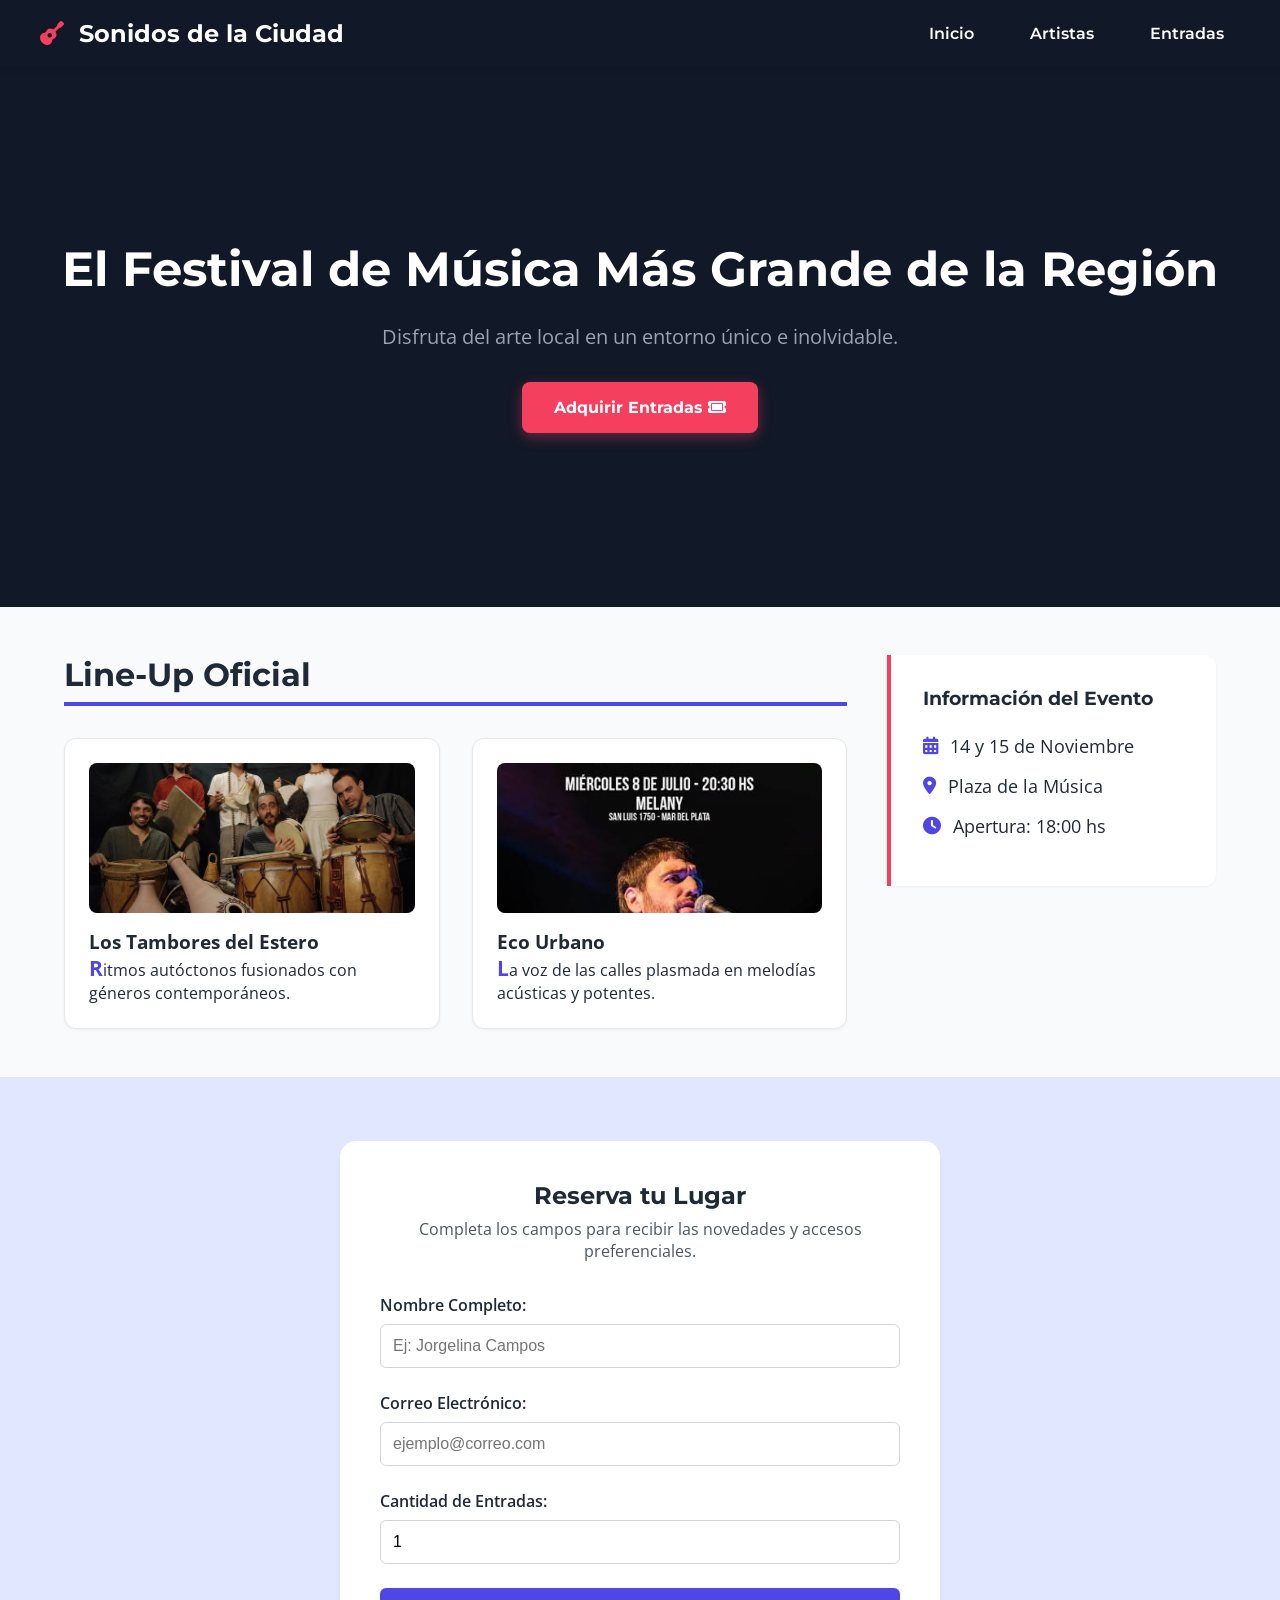
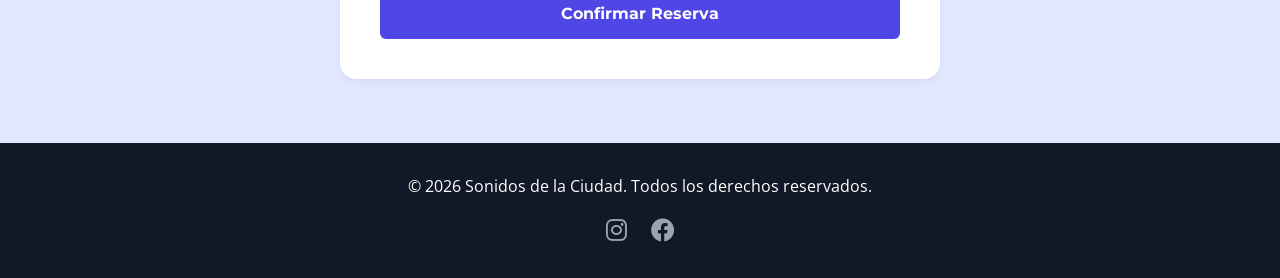
==== TAP2/TAP2/index.html @ 3a916ef5 "Add files via upload" ====
<!DOCTYPE html>
<html lang="es">
<head>
    <meta charset="UTF-8">
    <meta name="viewport" content="width=device-width, initial-scale=1.0">
    <title>Sonidos de la Ciudad - Festival de Música Local</title>
    
    <link rel="preconnect" href="https://fonts.googleapis.com">
    <link rel="preconnect" href="https://fonts.gstatic.com" crossorigin>
    <link href="https://fonts.googleapis.com/css2?family=Montserrat:wght@400;700&family=Open+Sans:wght@400;600&display=swap" rel="stylesheet">
    
    <link rel="stylesheet" href="https://cdnjs.cloudflare.com/ajax/libs/font-awesome/6.0.0/css/all.min.css">
    
    <link rel="stylesheet" href="estilo.css">
</head>
<body>

    <header class="encabezado-navegacion">
        <div class="contenedor-menu">
            <div class="logotipo-festival">
                <i class="fa-solid fa-guitar"></i> Sonidos de la Ciudad
            </div>
            <nav class="enlaces-menu">
                <a href="#inicio" class="enlace-navegacion">Inicio</a>
                <a href="#artistas" class="enlace-navegacion">Artistas</a>
                <a href="#entradas" class="enlace-navegacion">Entradas</a>
            </nav>
        </div>
    </header>

    <section id="inicio" class="seccion-bienvenida">
        <div class="bloque-presentacion">
            <h1 class="titulo-principal">El Festival de Música Más Grande de la Región</h1>
            <p class="subtitulo-festival">Disfruta del arte local en un entorno único e inolvidable.</p>
            <a href="#entradas" class="boton-accion">Adquirir Entradas <i class="fa-solid fa-ticket"></i></a>
        </div>
    </section>

    <div class="contenedor-principal">
        
        <main id="artistas" class="contenido-artistas">
            <h2 class="titulo-seccion">Line-Up Oficial</h2>
            <div class="cuadrícula-artistas">
                
                <div class="tarjeta-artista">
                    <div class="contenedor-imagen-artista">
                        <img src="img/tambores.jpg" alt="Los Tambores del Estero en vivo" class="imagen-artista">
                    </div>
                    <h3>Los Tambores del Estero</h3>
                    <p>Ritmos autóctonos fusionados con géneros contemporáneos.</p>
                </div>
                
                <div class="tarjeta-artista">
                    <div class="contenedor-imagen-artista">
                        <img src="img/images.jfif" alt="Eco Urbano en concierto" class="imagen-artista">
                    </div>
                    <h3>Eco Urbano</h3>
                    <p>La voz de las calles plasmada en melodías acústicas y potentes.</p>
                </div>

            </div>
        </main>

        <aside class="barra-lateral">
            <h3 class="titulo-lateral">Información del Evento</h3>
            <ul class="lista-detalles">
                <li><i class="fa-solid fa-calendar-days"></i> 14 y 15 de Noviembre</li>
                <li><i class="fa-solid fa-location-dot"></i> Plaza de la Música</li>
                <li><i class="fa-solid fa-clock"></i> Apertura: 18:00 hs</li>
            </ul>
        </aside>

    </div>

    <section id="entradas" class="seccion-formulario">
        <div class="contenedor-formulario">
            <h2 class="titulo-formulario">Reserva tu Lugar</h2>
            <p class="descripcion-formulario">Completa los campos para recibir las novedades y accesos preferenciales.</p>
            
            <form action="#" method="POST" class="formulario-registro">
                <div class="campo-grupo">
                    <label for="nombre-completo">Nombre Completo:</label>
                    <input type="text" id="nombre-completo" name="nombre" placeholder="Ej: Jorgelina Campos" required>
                </div>
                
                <div class="campo-grupo">
                    <label for="correo-electronico">Correo Electrónico:</label>
                    <input type="email" id="correo-electronico" name="correo" placeholder="ejemplo@correo.com" required>
                </div>
                
                <div class="campo-grupo">
                    <label for="cantidad-tickets">Cantidad de Entradas:</label>
                    <input type="number" id="cantidad-tickets" name="cantidad" min="1" max="4" value="1" required>
                </div>
                
                <button type="submit" class="boton-enviar">Confirmar Reserva</button>
            </form>
        </div>
    </section>

    <footer class="pie-pagina">
        <p>&copy; 2026 Sonidos de la Ciudad. Todos los derechos reservados.</p>
        <div class="redes-sociales">
            <a href="#" class="enlace-red"><i class="fa-brands fa-instagram"></i></a>
            <a href="#" class="enlace-red"><i class="fa-brands fa-facebook"></i></a>
        </div>
    </footer>

</body>
</html>
---- TAP2/TAP2/estilo.css ----
* {
    margin: 0;
    padding: 0;
    box-sizing: border-box;
}

:root {
    --fuente-titulos: 'Montserrat', sans-serif;
    --fuente-cuerpo: 'Open Sans', sans-serif;
    
    /* Paleta Armoniosa Elegida (Referencia: Color Hunt) */
    --color-primario: #111827;     /* Azul oscuro profundo */
    --color-secundario: #4f46e5;   /* Índigo / Violeta vibrante */
    --color-acento: #f43f5e;       /* Rosado fucsia festivalero */
    --color-fondo-claro: #f9fafb;  /* Gris blanquecino suave */
    --color-texto-oscuro: #1f2937; /* Gris oscuro para lectura */
    --color-texto-claro: #ffffff;  /* Blanco puro */
}

html {
    font-size: 16px; /* Definición base para rem */
    font-family: var(--fuente-cuerpo);
    scroll-behavior: smooth;
    background-color: var(--color-fondo-claro);
    color: var(--color-texto-oscuro);
}

/* menu animado*/
.encabezado-navegacion {
    position: -webkit-sticky;
    position: sticky;
    top: 0;
    width: 100%;
    background-color: var(--color-primario);
    padding: 1rem 2rem;
    z-index: 1000;
    box-shadow: 0 4px 6px -1px rgba(0, 0, 0, 0.1);
}

.contenedor-menu {
    max-width: 1200px;
    margin: 0 auto;
    display: flex;
    justify-content: space-between;
    align-items: center;
}

.logotipo-festival {
    font-family: var(--fuente-titulos);
    font-size: 1.5rem;
    font-weight: 700;
    color: var(--color-texto-claro);
}

.logotipo-festival i {
    color: var(--color-acento);
    margin-right: 0.5rem;
}

.enlaces-menu {
    display: flex;
    gap: 1.5rem;
}

/* Transición 1: Enlaces del Menú */
.enlace-navegacion {
    font-family: var(--fuente-titulos);
    color: var(--color-texto-claro);
    text-decoration: none;
    font-weight: 600;
    font-size: 1rem;
    padding: 0.5rem 1rem;
    border-radius: 4px;
    transition: background-color 0.3s ease, color 0.3s ease;
}

/* Pseudoclase 1: Hover en el menú */
.enlace-navegacion:hover {
    background-color: var(--color-secundario);
    color: var(--color-texto-claro);
}



/* Bloque Hero de Bienvenida */
.seccion-bienvenida {
    background-color: var(--color-primario);
    min-height: 60vh;
    display: flex;
    justify-content: center;
    align-items: center;
    text-align: center;
    padding: 2rem;
}

.titulo-principal {
    font-family: var(--fuente-titulos);
    font-size: 3rem;
    color: var(--color-texto-claro);
    margin-bottom: 1.5rem;
    line-height: 1.2;
}

.subtitulo-festival {
    font-size: 1.25rem;
    color: #9ca3af;
    margin-bottom: 2rem;
}

/* Componente Botón con Transición 2 y Transformación 1 */
.boton-accion {
    display: inline-block;
    font-family: var(--fuente-titulos);
    background-color: var(--color-acento);
    color: var(--color-texto-claro);
    text-decoration: none;
    padding: 1rem 2rem;
    font-weight: 700;
    border-radius: 8px;
    box-shadow: 0 4px 14px rgba(244, 63, 94, 0.4);
    transition: transform 0.2s ease, background-color 0.2s ease;
}

.boton-accion:hover {
    background-color: #e11d48;
    transform: scale(1.05); 
}

/* Contenedor Principal en Escritorio */
.contenedor-principal {
    max-width: 1200px;
    margin: 3rem auto;
    padding: 0 1.5rem;
    display: flex;
    gap: 2.5rem;
}

.contenido-artistas {
    flex: 3;
}

.titulo-seccion {
    font-family: var(--fuente-titulos);
    font-size: 2rem;
    margin-bottom: 2rem;
    border-bottom: 4px solid var(--color-secundario);
    padding-bottom: 0.5rem;
}

/* Pseudoelemento 1: Resalta el inicio de las descripciones */
.cuadrícula-artistas h3 + p::first-letter {
    font-size: 1.3em;
    font-weight: bold;
    color: var(--color-secundario);
}

.cuadrícula-artistas {
    display: flex;
    gap: 2rem;
}

/* Tarjeta con Transición 3 y Transformación 2 */
.tarjeta-artista {
    background-color: var(--color-texto-claro);
    border: 1px solid #e5e7eb;
    border-radius: 12px;
    padding: 1.5rem;
    flex: 1;
    box-shadow: 0 1px 3px rgba(0,0,0,0.05);
    transition: transform 0.3s cubic-bezier(0.25, 0.8, 0.25, 1), box-shadow 0.3s ease;
}

.tarjeta-artista:hover {
    transform: translateY(-8px); 
    box-shadow: 0 10px 20px rgba(0,0,0,0.1);
}

.contenedor-imagen-artista {
    background-color: #f3f4f6;
    height: 150px;
    border-radius: 8px;
    display: flex;
    justify-content: center;
    align-items: center;
    margin-bottom: 1rem;
}

.en-reemplazo-imagen {
    font-size: 3rem;
    color: #9ca3af;
}

/* Barra Lateral (Aside) */
.barra-lateral {
    flex: 1;
    background-color: var(--color-texto-claro);
    border-left: 4px solid var(--color-acento);
    padding: 2rem;
    border-radius: 0 12px 12px 0;
    height: fit-content;
    box-shadow: 0 1px 3px rgba(0,0,0,0.05);
}

.titulo-lateral {
    font-family: var(--fuente-titulos);
    margin-bottom: 1.5rem;
}

.lista-detalles {
    list-style: none;
}

.lista-detalles li {
    margin-bottom: 1rem;
    display: flex;
    align-items: center;
    gap: 0.75rem;
    font-size: 1.1rem;
}

.lista-detalles li i {
    color: var(--color-secundario);
}

/* formulario */
.seccion-formulario {
    background-color: #e0e7ff;
    padding: 4rem 1.5rem;
}

.contenedor-formulario {
    max-width: 600px;
    margin: 0 auto;
    background-color: var(--color-texto-claro);
    padding: 2.5rem;
    border-radius: 16px;
    box-shadow: 0 4px 6px -1px rgba(0,0,0,0.05);
}

.titulo-formulario {
    font-family: var(--fuente-titulos);
    text-align: center;
    margin-bottom: 0.5rem;
}

.descripcion-formulario {
    text-align: center;
    color: #4b5563;
    margin-bottom: 2rem;
}

.campo-grupo {
    display: flex;
    flex-direction: column;
    gap: 0.5rem;
    margin-bottom: 1.5rem;
}

.campo-grupo label {
    font-weight: 600;
}

.campo-grupo input {
    padding: 0.75rem;
    border: 1px solid #d1d5db;
    border-radius: 6px;
    font-size: 1rem;
}

/*  Rotación sutil del botón al enviar */
.boton-enviar {
    width: 100%;
    background-color: var(--color-secundario);
    color: var(--color-texto-claro);
    padding: 1rem;
    border: none;
    border-radius: 6px;
    font-family: var(--fuente-titulos);
    font-weight: 700;
    font-size: 1rem;
    cursor: pointer;
    transition: background-color 0.2s ease;
}

.boton-enviar:active {
    transform: rotate(0.5deg); 
}

/* Pie de Página */
.pie-pagina {
    background-color: var(--color-primario);
    color: var(--color-texto-claro);
    text-align: center;
    padding: 2rem;
}

.redes-sociales {
    margin-top: 1rem;
    display: flex;
    justify-content: center;
    gap: 1.5rem;
}

.enlace-red {
    color: #9ca3af;
    font-size: 1.5rem;
    transition: color 0.2s ease;
}

.enlace-red:hover {
    color: var(--color-acento);
}

/* MEDIA QUERIES */

/*TABLETS (Ancho máximo 992px) */
@media (max-width: 992px) {
    .titulo-principal {
        font-size: 2.5rem;
    }
    
    .contenedor-principal {
        flex-direction: column; 
        gap: 2rem;
    }
    
    .barra-lateral {
        border-left: none;
        border-top: 4px solid var(--color-acento);
        border-radius: 0 0 12px 12px;
    }
}

/* DISPOSITIVOS MÓVILES (Ancho máximo 600px) */
@media (max-width: 600px) {
    html {
        font-size: 14px; 
    }
    
    .contenedor-menu {
        flex-direction: column;
        gap: 1rem;
    }
    
    .titulo-principal {
        font-size: 2rem;
    }
    
    .cuadrícula-artistas {
        flex-direction: column; 
    }
    
    /* Ocultamos la barra lateral en celulares*/
    .barra-lateral {
        display: none;
    }
}

@media (min-width: 1200px) {
    .contenedor-menu, .contenedor-principal {
        width: 1200px;
    }
}

/* Regla en español para adaptar las imágenes de los artistas */
.imagen-artista {
    width: 100%;
    height: 100%;
    object-fit: cover; /* Ajusta la imagen al contenedor de 150px sin deformarse */
    border-radius: 8px;
}
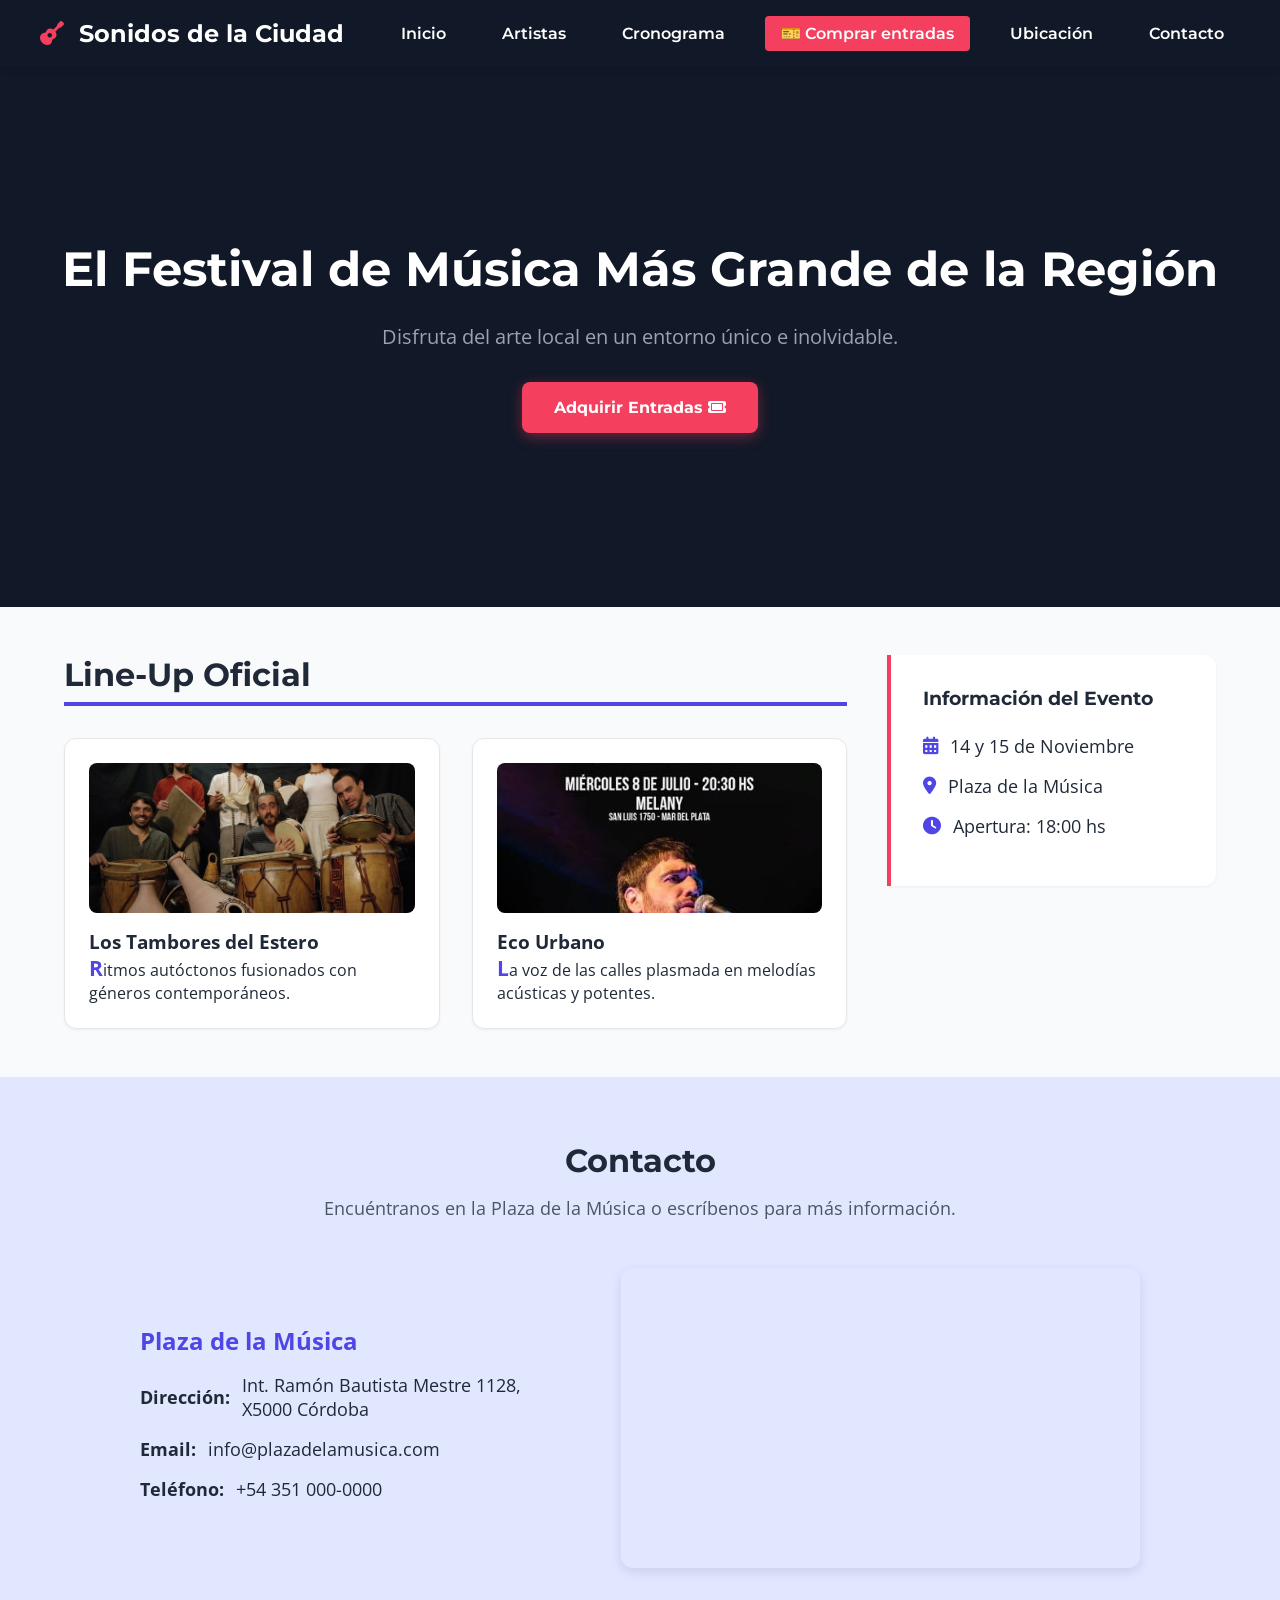
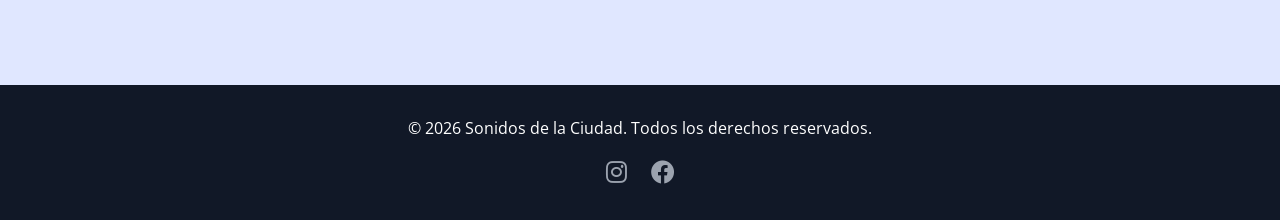
==== commit 98c3fda7: "Modificacion Navbar index" ====
--- a/TAP2/TAP2/index.html
+++ b/TAP2/TAP2/index.html
@@ -23,7 +23,10 @@
             <nav class="enlaces-menu">
                 <a href="#inicio" class="enlace-navegacion">Inicio</a>
                 <a href="#artistas" class="enlace-navegacion">Artistas</a>
-                <a href="#entradas" class="enlace-navegacion">Entradas</a>
+                <a href="cronograma.html" class="enlace-navegacion">Cronograma</a>
+                <a href="/TAP3/compra.html" class="enlace-navegacion" style="background-color: var(--color-acento); border-radius: 4px;">🎫 Comprar entradas</a>
+                <a href="#contacto" class="enlace-navegacion">Ubicación</a>
+                <a href="#contacto" class="enlace-navegacion">Contacto</a>
             </nav>
         </div>
     </header>
@@ -72,31 +75,66 @@
 
     </div>
 
-    <section id="entradas" class="seccion-formulario">
-        <div class="contenedor-formulario">
-            <h2 class="titulo-formulario">Reserva tu Lugar</h2>
-            <p class="descripcion-formulario">Completa los campos para recibir las novedades y accesos preferenciales.</p>
+   <!-- SECCIÓN DE ENTRADAS COMENTADA
+<section id="entradas" class="seccion-formulario">
+    <div class="contenedor-formulario">
+        <h2 class="titulo-formulario">Reserva tu Lugar</h2>
+        <p class="descripcion-formulario">Completa los campos para recibir las novedades y accesos preferenciales.</p>
+        
+        <form action="#" method="POST" class="formulario-registro">
+            <div class="campo-grupo">
+                <label for="nombre-completo">Nombre Completo:</label>
+                <input type="text" id="nombre-completo" name="nombre" placeholder="Ej: Jorgelina Campos" required>
+            </div>
             
-            <form action="#" method="POST" class="formulario-registro">
-                <div class="campo-grupo">
-                    <label for="nombre-completo">Nombre Completo:</label>
-                    <input type="text" id="nombre-completo" name="nombre" placeholder="Ej: Jorgelina Campos" required>
-                </div>
-                
-                <div class="campo-grupo">
-                    <label for="correo-electronico">Correo Electrónico:</label>
-                    <input type="email" id="correo-electronico" name="correo" placeholder="ejemplo@correo.com" required>
-                </div>
-                
-                <div class="campo-grupo">
-                    <label for="cantidad-tickets">Cantidad de Entradas:</label>
-                    <input type="number" id="cantidad-tickets" name="cantidad" min="1" max="4" value="1" required>
-                </div>
-                
-                <button type="submit" class="boton-enviar">Confirmar Reserva</button>
-            </form>
+            <div class="campo-grupo">
+                <label for="correo-electronico">Correo Electrónico:</label>
+                <input type="email" id="correo-electronico" name="correo" placeholder="ejemplo@correo.com" required>
+            </div>
+            
+            <div class="campo-grupo">
+                <label for="cantidad-tickets">Cantidad de Entradas:</label>
+                <input type="number" id="cantidad-tickets" name="cantidad" min="1" max="4" value="1" required>
+            </div>
+            
+            <button type="submit" class="boton-enviar">Confirmar Reserva</button>
+        </form>
+    </div>
+</section>
+-->
+
+<!-- CONTACTO -->
+<section id="contacto" class="seccion-formulario">
+    <div class="contenedor-principal" style="display: block; margin-top: 0;"> 
+        
+        <div style="text-align: center; margin-bottom: 3rem;">
+            <h2 class="titulo-seccion" style="border: none; margin-bottom: 0.5rem;">Contacto</h2>
+            <p class="descripcion-formulario" style="font-size: 1.1rem;">Encuéntranos en la Plaza de la Música o escríbenos para más información.</p>
         </div>
-    </section>
+
+        <div class="layout-contacto-magico">
+            
+            <div class="caja-texto-contacto">
+                <h3 style="color: var(--color-secundario); font-size: 1.5rem; margin-bottom: 1rem;">Plaza de la Música</h3>
+                <ul class="lista-detalles" style="padding: 0;">
+                    <li style="margin-bottom: 1rem;"><strong>Dirección:</strong> Int. Ramón Bautista Mestre 1128, X5000 Córdoba</li>
+                    <li style="margin-bottom: 1rem;"><strong>Email:</strong> info@plazadelamusica.com</li>
+                    <li style="margin-bottom: 1rem;"><strong>Teléfono:</strong> +54 351 000-0000</li>
+                </ul>
+            </div>
+            
+            <div class="caja-mapa-contacto">
+                <iframe 
+                    src="https://www.google.com/maps/embed?pb=!1m18!1m12!1m3!1d3405.3400511675276!2d-64.20037802347204!3d-31.4047464956799!2m3!1f0!2f0!3f0!3m2!1i1024!2i768!4f13.1!3m3!1m2!1s0x943298818eddc0a1%3A0xcb1b72e9a263ba76!2sPlaza%20de%20la%20M%C3%BAsica!5e0!3m2!1ses-419!2sar!4v1714400000000!5m2!1ses-419!2sar" 
+                    allowfullscreen="" 
+                    loading="lazy" 
+                    referrerpolicy="no-referrer-when-downgrade">
+                </iframe>
+            </div>
+            
+        </div>
+    </div>
+</section>
 
     <footer class="pie-pagina">
         <p>&copy; 2026 Sonidos de la Ciudad. Todos los derechos reservados.</p>
--- a/TAP2/TAP2/estilo.css
+++ b/TAP2/TAP2/estilo.css
@@ -368,4 +368,33 @@
     height: 100%;
     object-fit: cover; /* Ajusta la imagen al contenedor de 150px sin deformarse */
     border-radius: 8px;
+}
+
+
+.layout-contacto-magico {
+    display: flex;
+    flex-wrap: wrap; 
+    gap: 3rem;
+    align-items: center; 
+    max-width: 1000px;
+    margin: 0 auto;
+}
+
+.caja-texto-contacto {
+    flex: 1; 
+    min-width: 300px; 
+}
+
+.caja-mapa-contacto {
+    flex: 1.2; 
+    min-width: 300px;
+    width: 100%;
+}
+
+.caja-mapa-contacto iframe {
+    width: 100%;
+    height: 300px;
+    border: none;
+    border-radius: 12px;
+    box-shadow: 0 4px 12px rgba(0,0,0,0.1);
 }
